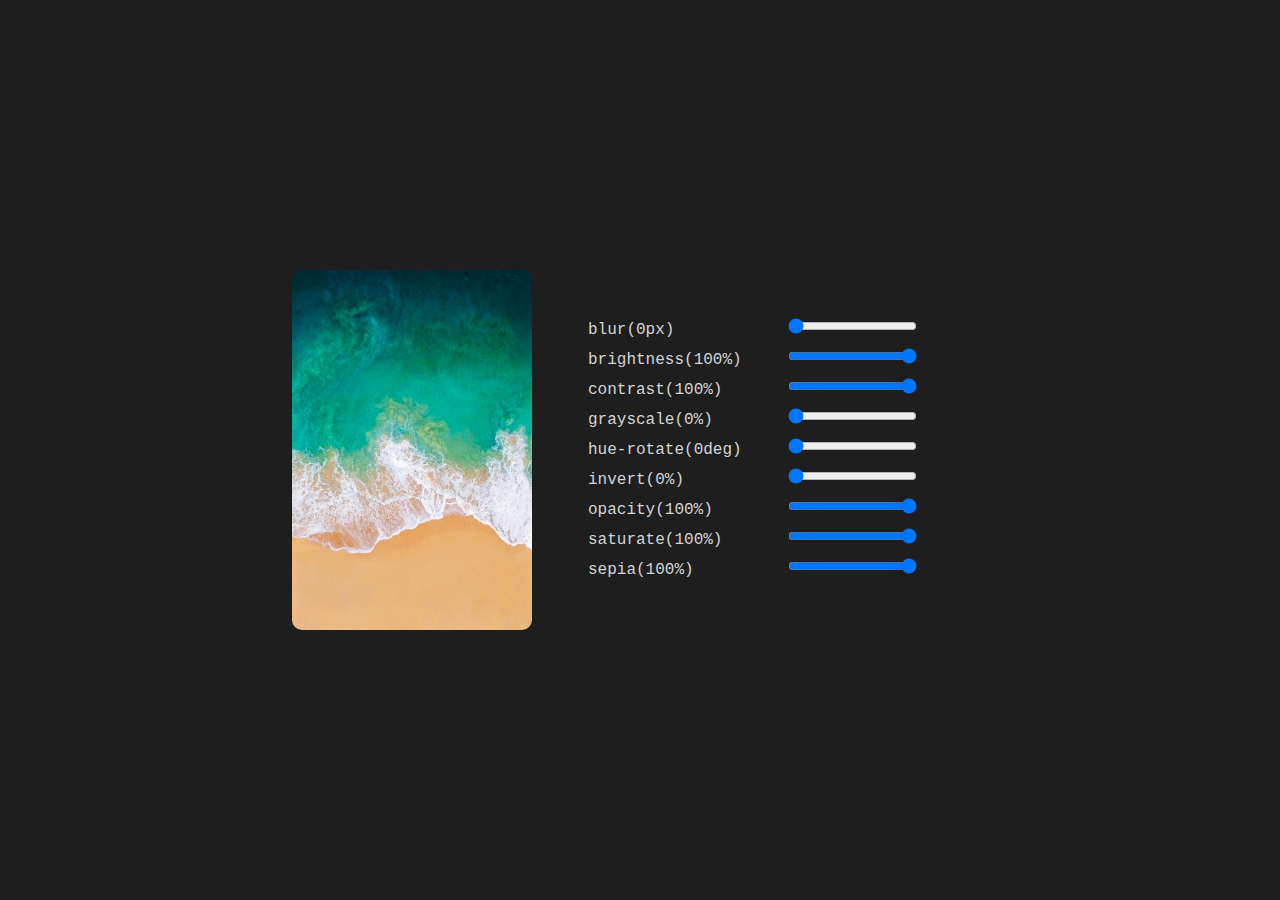
==== filter/filter.html @ f43d4f71 "Add files via upload" ====
<!DOCTYPE html>
<html lang="en">

<head>
  <meta charset="UTF-8">
  <meta http-equiv="X-UA-Compatible" content="IE=edge">
  <meta name="viewport" content="width=device-width, initial-scale=1.0">
  <link rel="stylesheet" href="style.css">
  <title>filter</title>
</head>

<body>
  <div class="container">
    <div class="imageContainer">
      <div class="image"></div>
    </div>
    <div class="panel">
      <span class="filterName">blur(<span id="blurValue">0px</span>)</span><input type="range" min="0" max="100" value="0" id="blurFilter"><br>
      <span class="filterName">brightness(<span id="brightnessValue">100%</span>)</span><input type="range" min="0" max="100" value="100" id="brightnessFilter"><br>
      <span class="filterName">contrast(<span id="contrastValue">100%</span>)</span><input type="range" min="0" max="100" value="100" id="contrastFilter"><br>
      <span class="filterName">grayscale(<span id="grayscaleValue">0%</span>)</span><input type="range" min="0" max="100" value="0" id="grayscaleFilter"><br>
      <span class="filterName">hue-rotate(<span id="hueRotateValue">0deg</span>)</span><input type="range" min="0" max="180" value="0" id="hueRotateFilter"><br>
      <span class="filterName">invert(<span id="invertValue">0%</span>)</span><input type="range" min="0" max="100" value="0" id="invertFilter"><br>
      <span class="filterName">opacity(<span id="opacityValue">100%</span>)</span><input type="range" min="0" max="100" value="100" id="opacityFilter"><br>
      <span class="filterName">saturate(<span id="saturateValue">100%</span>)</span><input type="range" min="0" max="100" value="100" id="saturateFilter"><br>
      <span class="filterName">sepia(<span id="sepiaValue">100%</span>)</span><input type="range" min="0" max="100" value="100" id="sepiaFilter"><br>
    </div>
  </div>
  <script src="script.js"></script>
</body>

</html>
---- filter/style.css ----
* {
  font-family: 'Courier New', Courier, monospace;
  margin: 0;
  padding: 0;
  box-sizing: border-box;
}

body {
  width: 100vw;
  height: 100vh;
  color: #d4d4d4;
  background-color: #1e1e1e;
  display: flex;
  justify-content: center;
  align-items: center;
}

.container {
  width: 752px;
  display: flex;
  justify-content: space-around;
  align-items: center;
}

.imageContainer {
  border-radius: 10px;
  width: 240px;
  height: 360px;
  overflow: hidden;
}

.image {
  width: 240px;
  height: 360px;
  background-image: url('[data-uri]');
  background-size: cover;
}

.panel {
  width: 400px;
  line-height: 30px;
}

.filterName {
  display: inline-block;
  width: 200px;
}
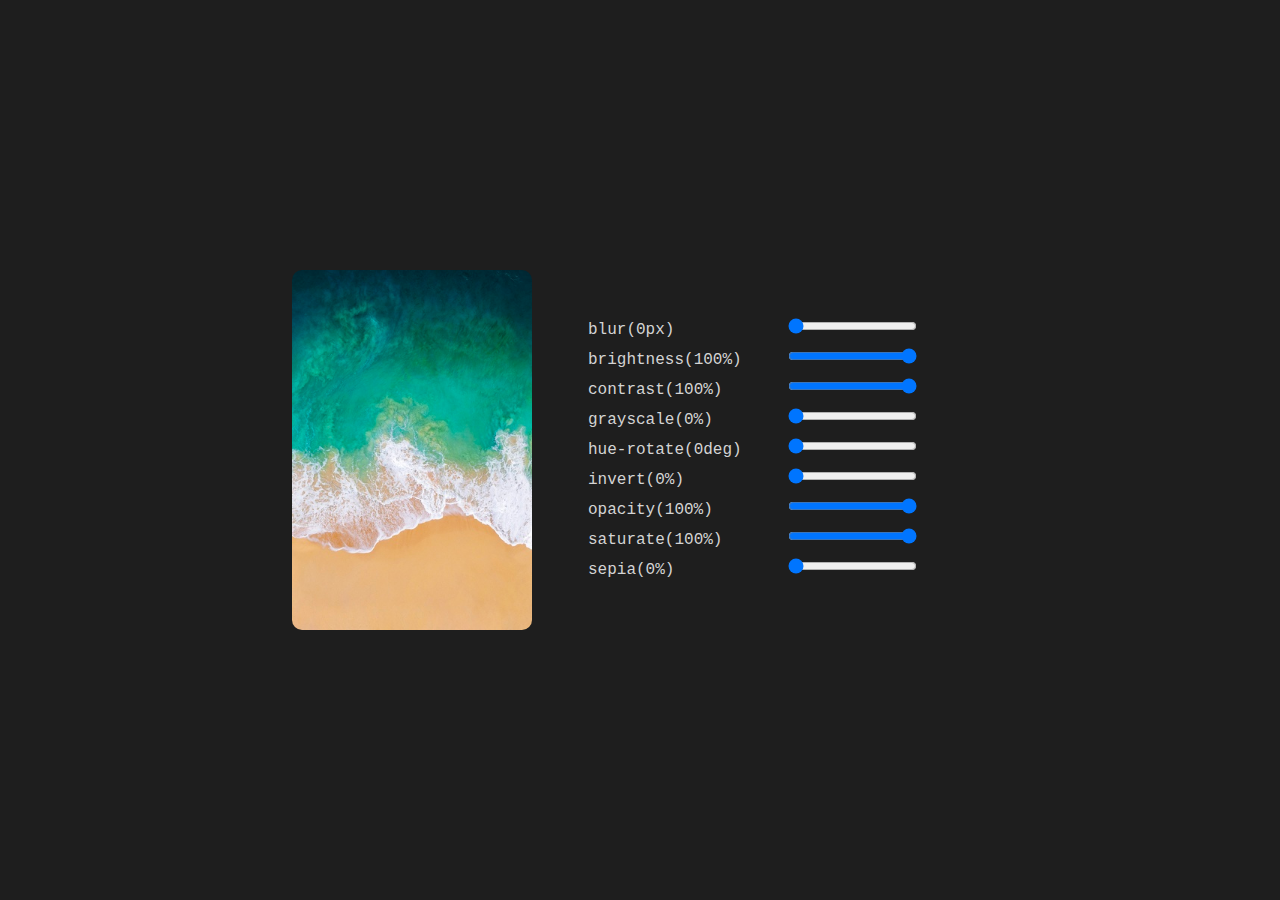
==== commit b7923d7f: "Add files via upload" ====
--- a/filter/filter.html
+++ b/filter/filter.html
@@ -1,5 +1,5 @@
 <!DOCTYPE html>
-<html lang="en">
+<html lang="ja">
 
 <head>
   <meta charset="UTF-8">
@@ -23,7 +23,7 @@
       <span class="filterName">invert(<span id="invertValue">0%</span>)</span><input type="range" min="0" max="100" value="0" id="invertFilter"><br>
       <span class="filterName">opacity(<span id="opacityValue">100%</span>)</span><input type="range" min="0" max="100" value="100" id="opacityFilter"><br>
       <span class="filterName">saturate(<span id="saturateValue">100%</span>)</span><input type="range" min="0" max="100" value="100" id="saturateFilter"><br>
-      <span class="filterName">sepia(<span id="sepiaValue">100%</span>)</span><input type="range" min="0" max="100" value="100" id="sepiaFilter"><br>
+      <span class="filterName">sepia(<span id="sepiaValue">0%</span>)</span><input type="range" min="0" max="100" value="0" id="sepiaFilter"><br>
     </div>
   </div>
   <script src="script.js"></script>
